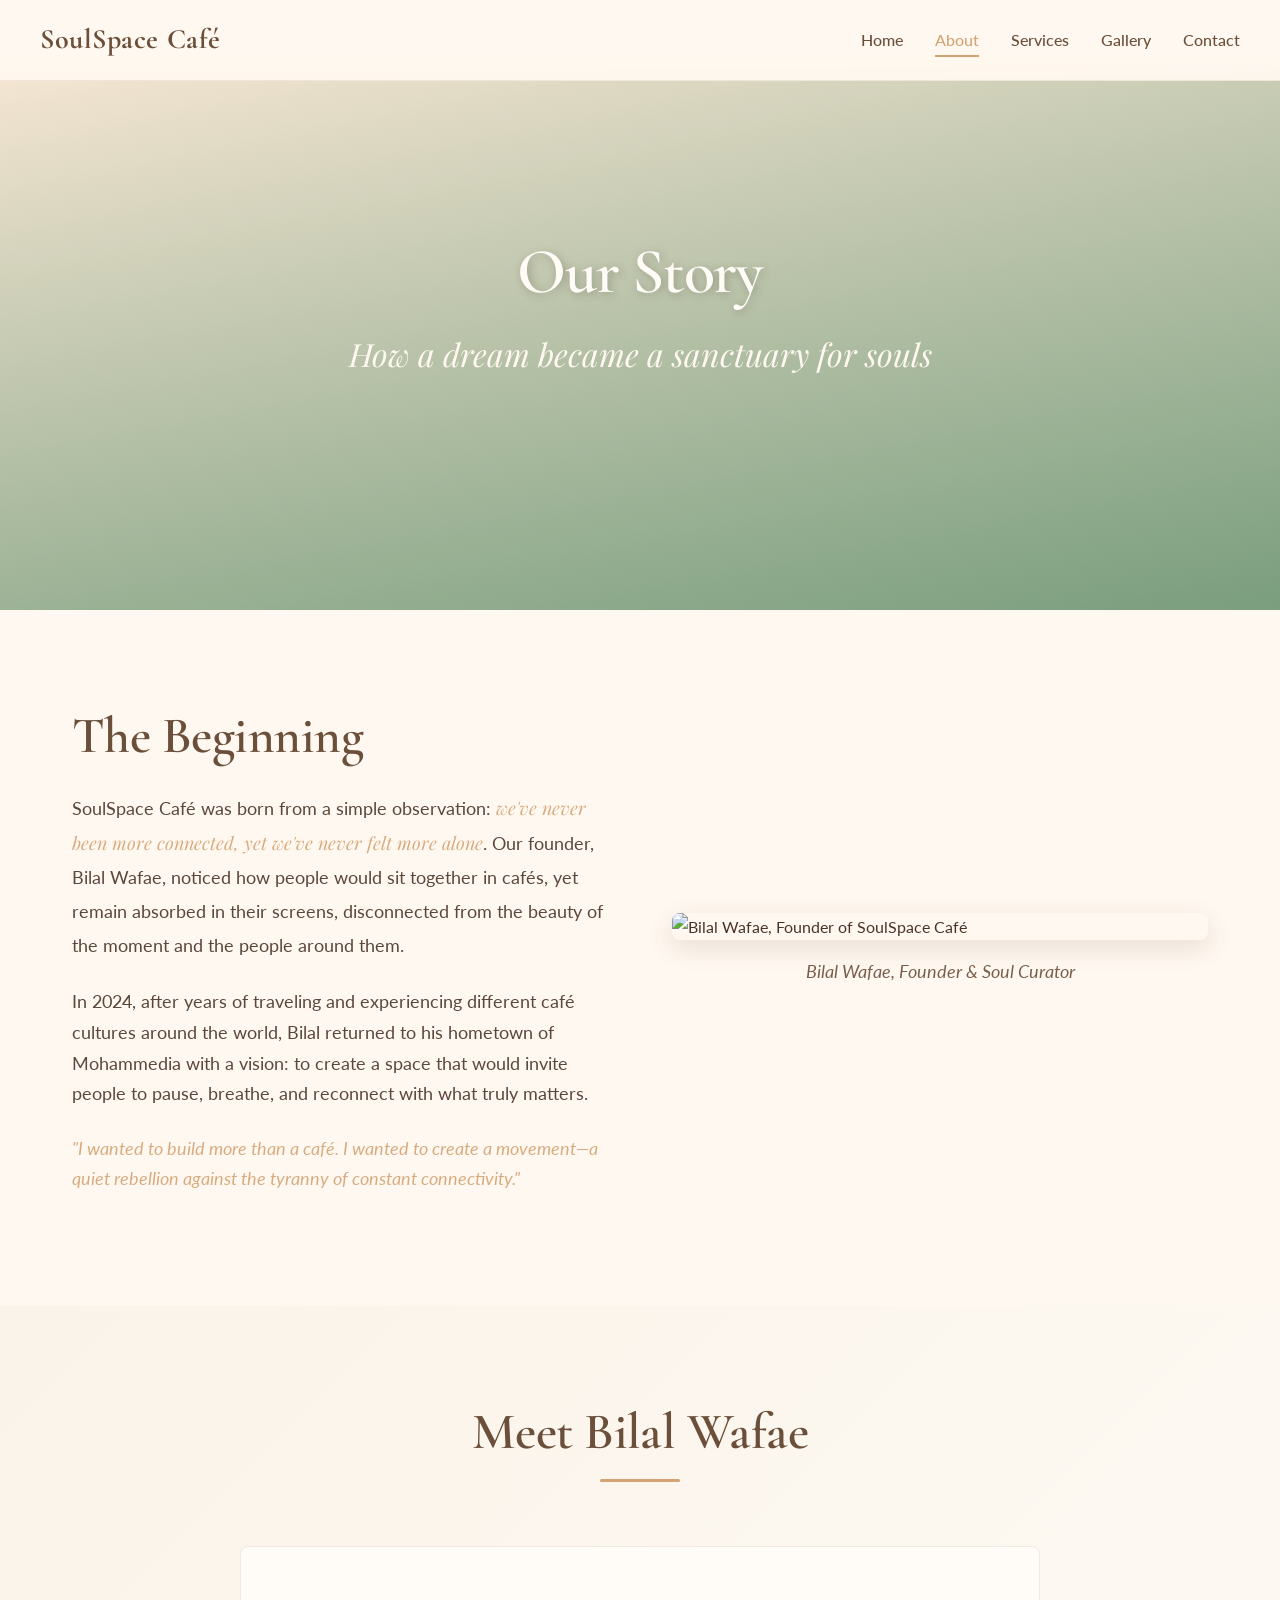
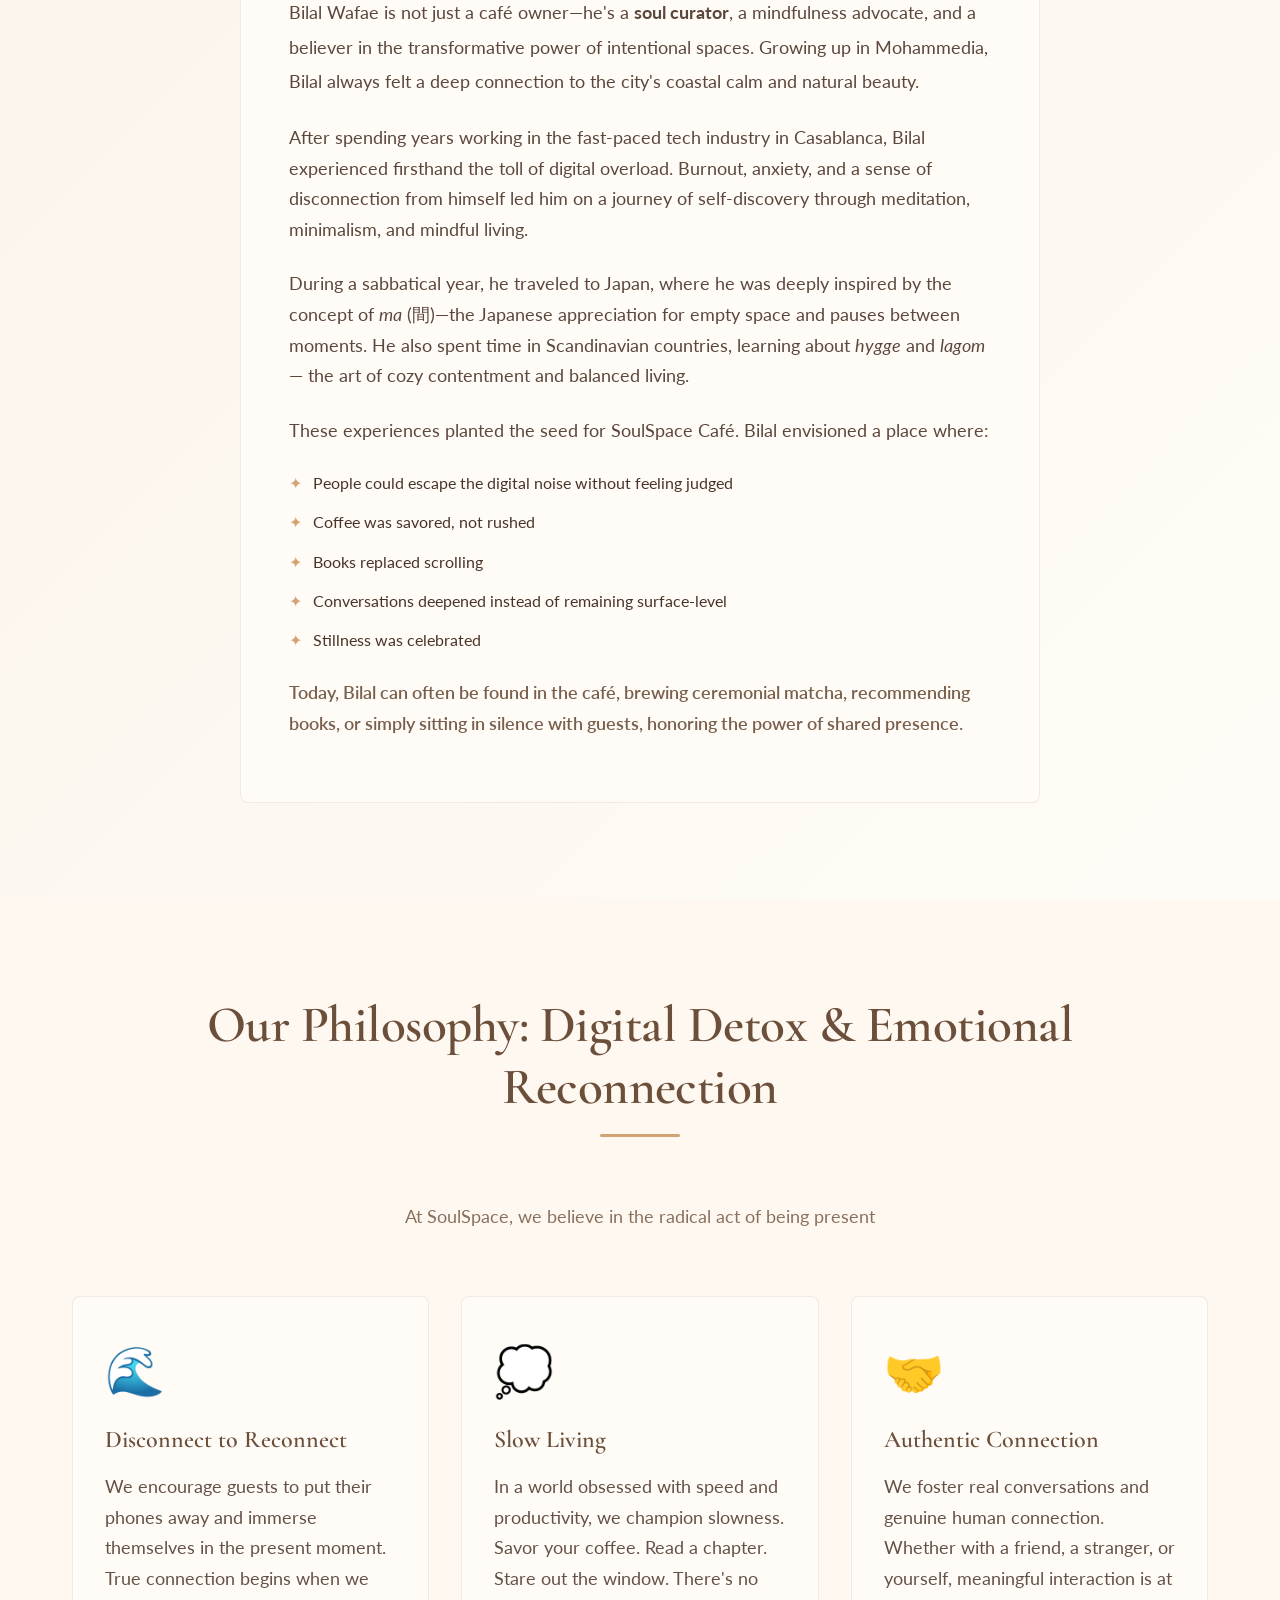
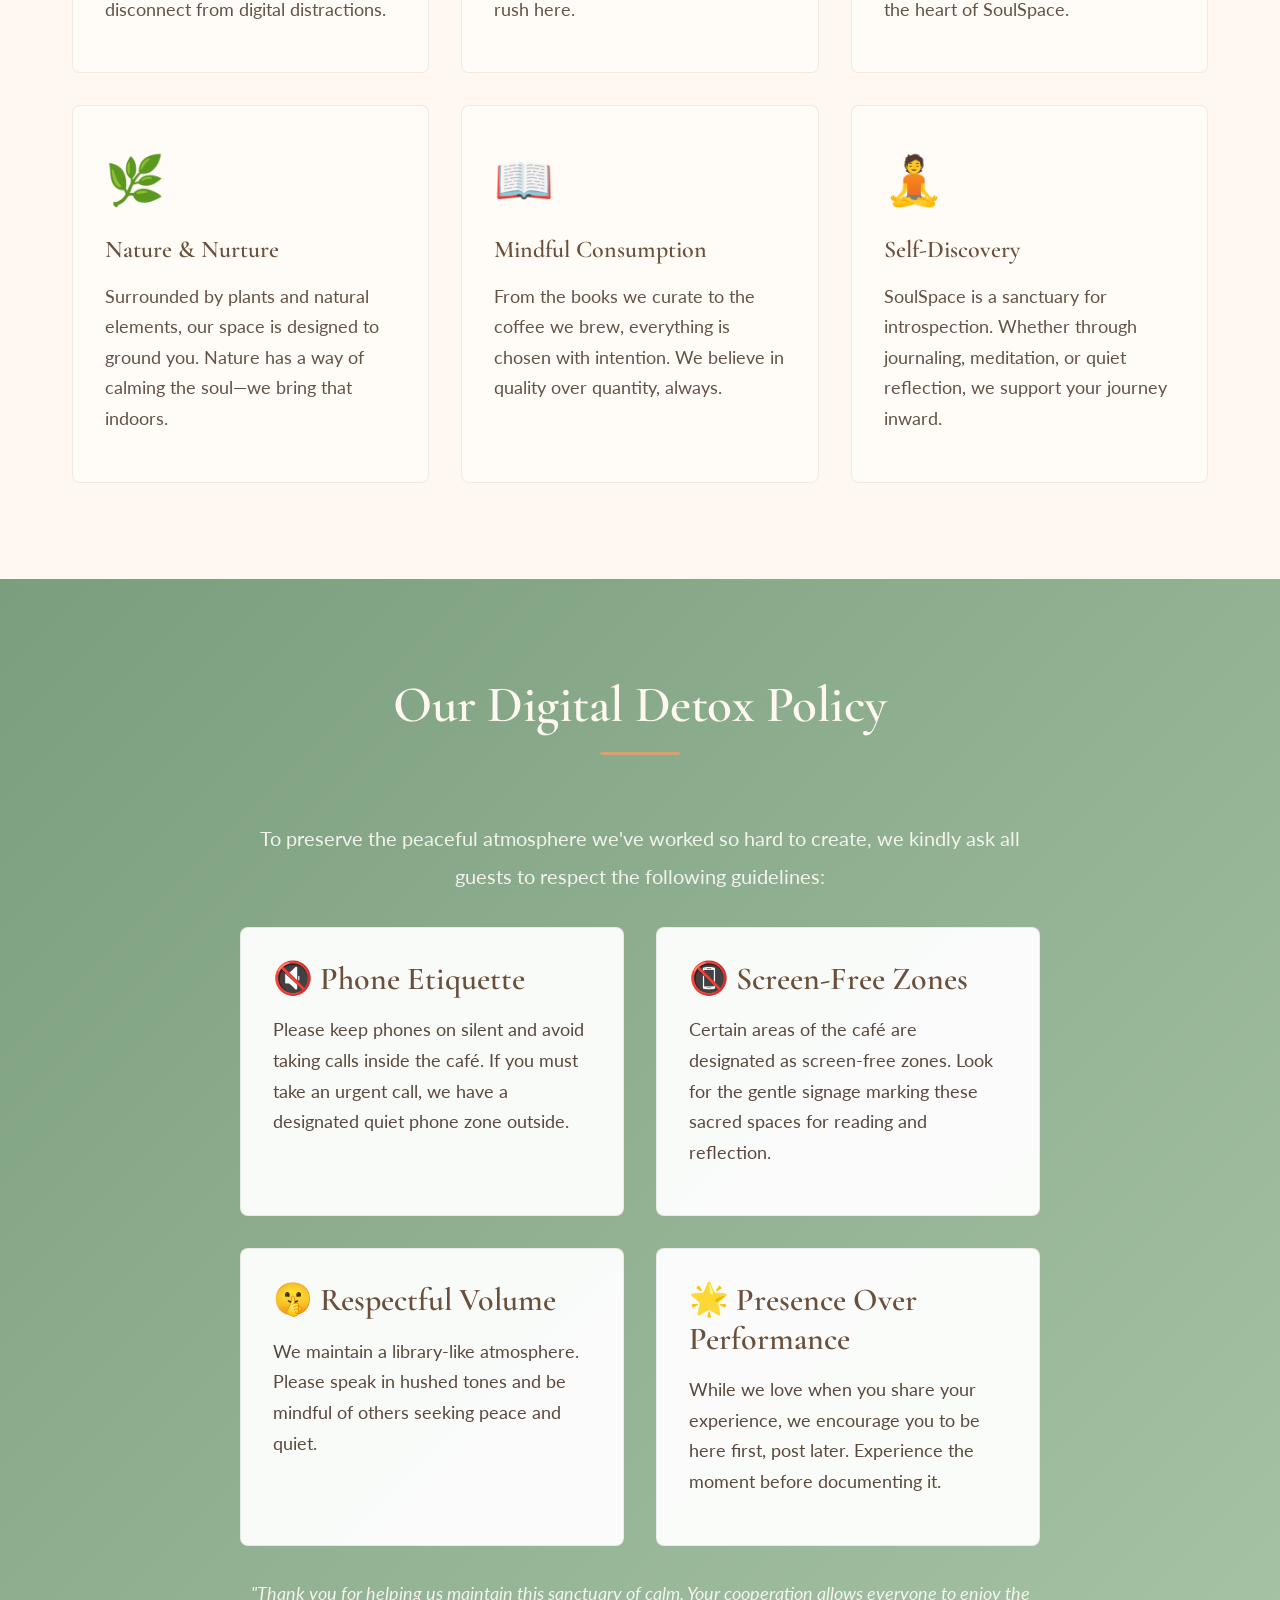
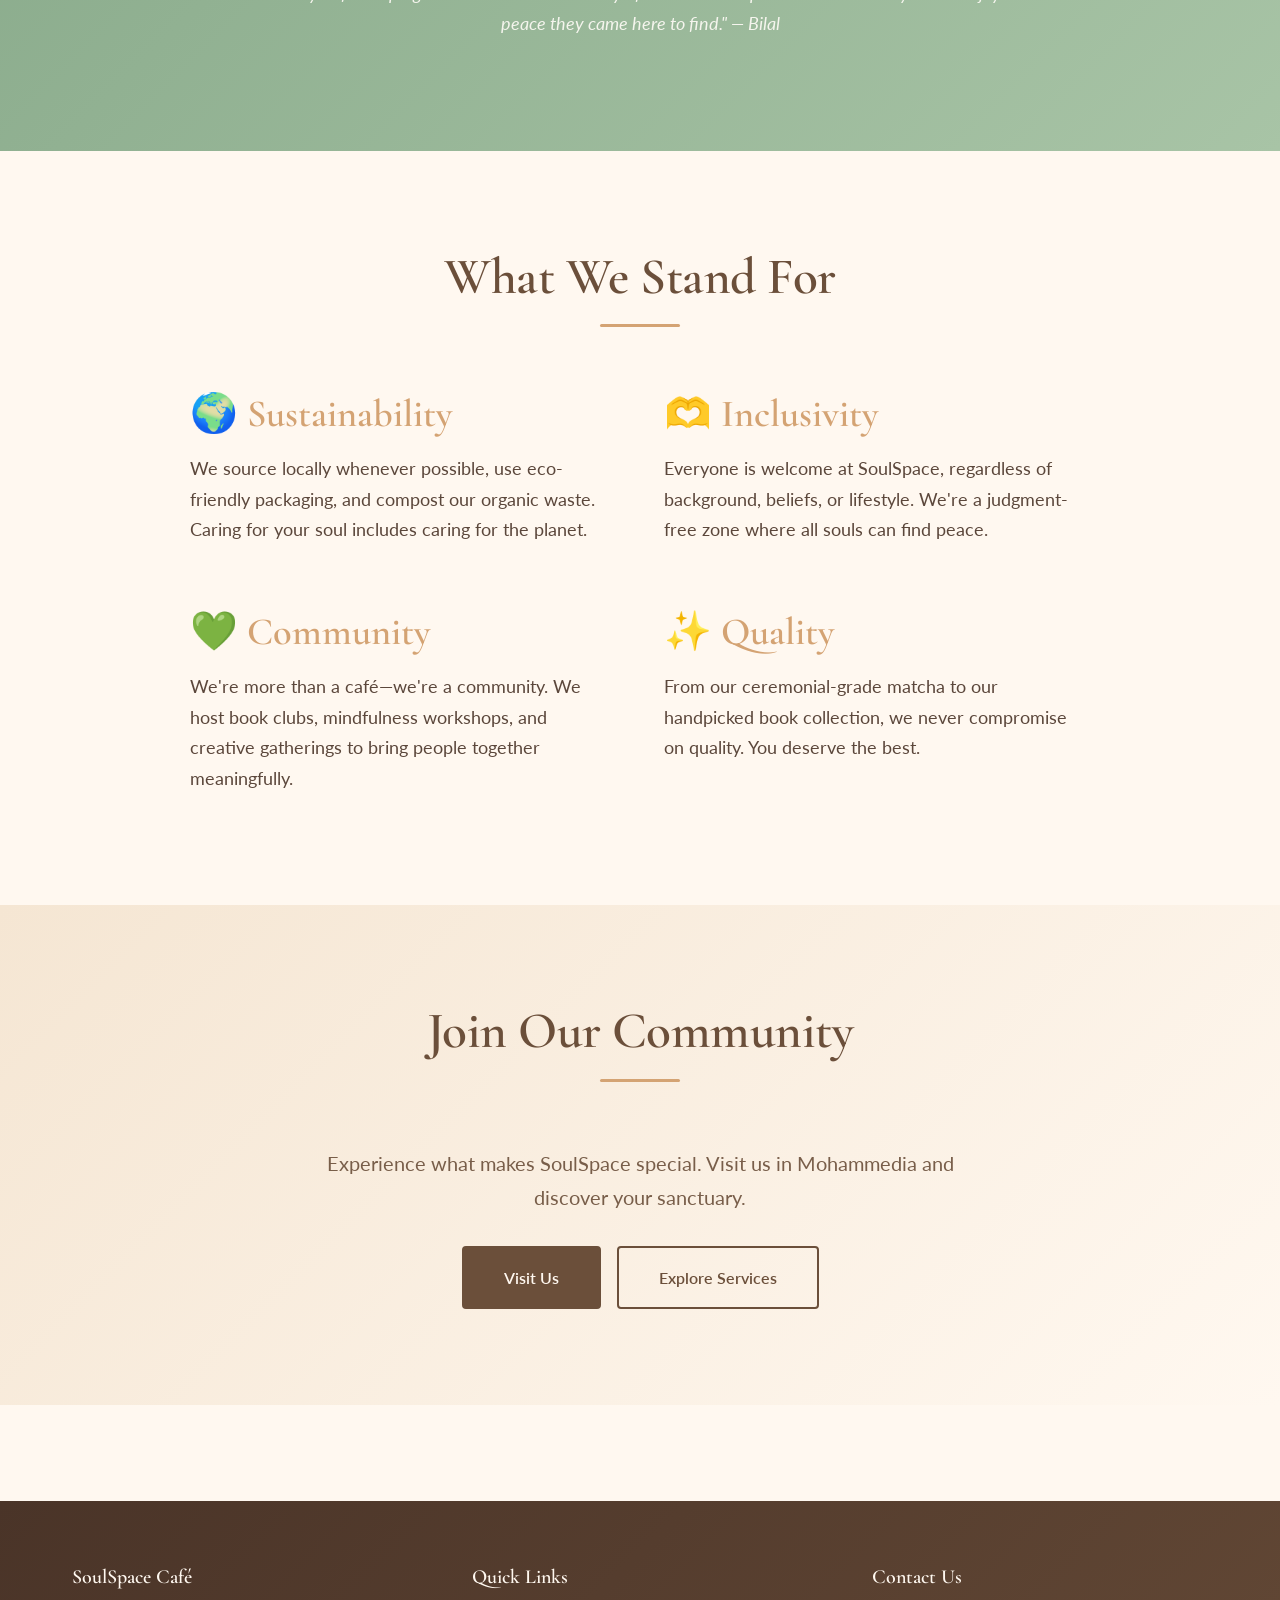
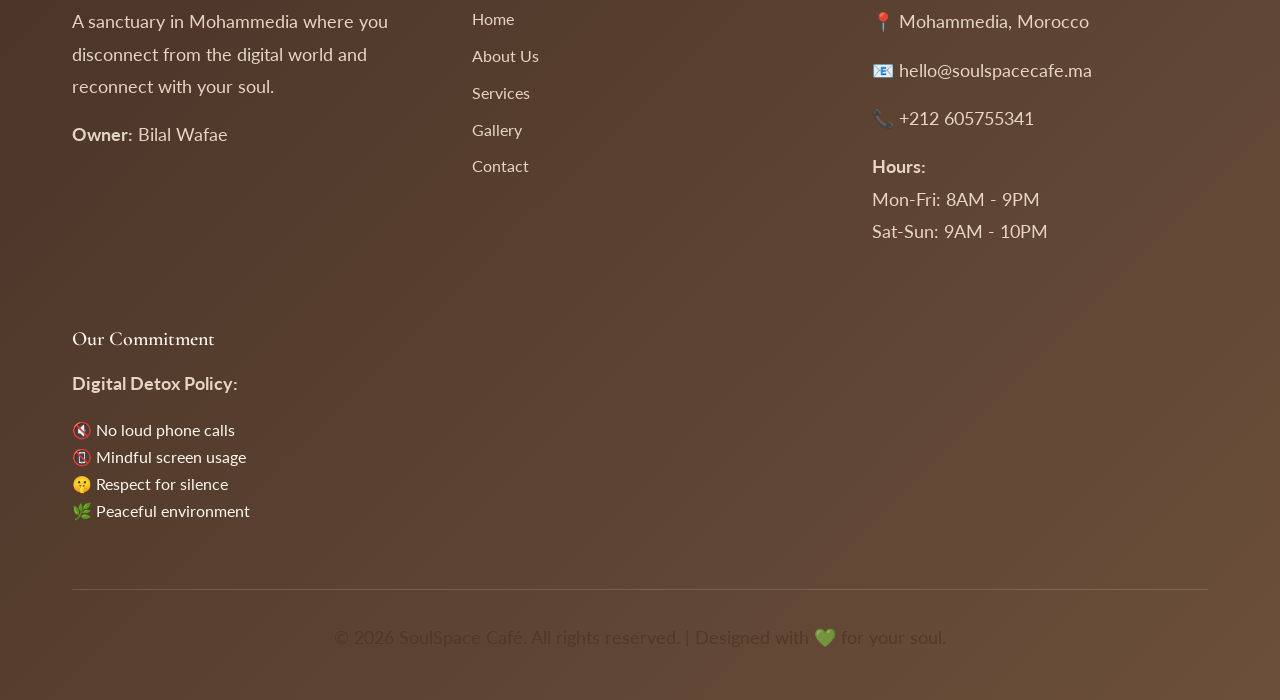
==== about.html @ 5d222eb5 "Add files via upload" ====
<!DOCTYPE html>
<html lang="en">

<head>
  <!-- Meta Tags -->
  <meta charset="UTF-8">
  <meta name="viewport" content="width=device-width, initial-scale=1.0">
  <meta http-equiv="X-UA-Compatible" content="IE=edge">

  <!-- SEO Meta Tags -->
  <title>About Us - SoulSpace Café | Our Story & Philosophy</title>
  <meta name="description"
    content="Learn about the story behind SoulSpace Café, founded by Bilal Wafae in Mohammedia. Discover our mission to create a digital detox sanctuary.">
  <meta name="keywords" content="about SoulSpace Café, Bilal Wafae, digital detox, café story, Mohammedia café">

  <!-- Open Graph Meta Tags -->
  <meta property="og:title" content="About SoulSpace Café - Our Story">
  <meta property="og:description"
    content="Discover the story behind SoulSpace Café and our mission to create a sanctuary for mindful living.">
  <meta property="og:type" content="website">

  <!-- Favicon -->
  <link rel="icon" type="image/png" href="favicon.png">

  <!-- Google Fonts -->
  <link rel="preconnect" href="https://fonts.googleapis.com">
  <link rel="preconnect" href="https://fonts.gstatic.com" crossorigin>
  <link
    href="https://fonts.googleapis.com/css2?family=Cormorant+Garamond:wght@400;600;700&family=Lato:wght@300;400;700&family=Playfair+Display:ital,wght@0,400;1,400&display=swap"
    rel="stylesheet">

  <!-- Stylesheet -->
  <link rel="stylesheet" href="styles.css">
</head>

<body>
  <!-- Navigation Bar -->
  <nav class="navbar" id="navbar">
    <div class="nav-container">
      <a href="index.html" class="logo">SoulSpace Café</a>

      <!-- Mobile Menu Toggle -->
      <button class="menu-toggle" id="menuToggle" aria-label="Toggle navigation menu">
        <span></span>
        <span></span>
        <span></span>
      </button>

      <!-- Navigation Links -->
      <ul class="nav-links" id="navLinks">
        <li><a href="index.html">Home</a></li>
        <li><a href="about.html" class="active">About</a></li>
        <li><a href="services.html">Services</a></li>
        <li><a href="gallery.html">Gallery</a></li>
        <li><a href="contact.html">Contact</a></li>
      </ul>
    </div>
  </nav>

  <!-- Page Header -->
  <section class="hero" style="height: 60vh; background: linear-gradient(135deg, var(--beige) 0%, var(--green) 100%);">
    <div class="hero-overlay"
      style="background: linear-gradient(to bottom, rgba(245, 230, 211, 0.5) 0%, rgba(122, 158, 126, 0.6) 100%);"></div>
    <div class="hero-content">
      <h1 class="hero-title" style="color: var(--warm-white); text-shadow: 2px 2px 8px rgba(74, 52, 40, 0.3);">Our Story
      </h1>
      <p class="hero-subtitle" style="color: var(--cream);">
        How a dream became a sanctuary for souls
      </p>
    </div>
  </section>

  <!-- The Beginning Section -->
  <section class="section">
    <div class="container">
      <div class="grid grid-2" style="align-items: center; gap: 4rem;">
        <!-- Story Text -->
        <div class="reveal">
          <h2 style="color: var(--brown); margin-bottom: 1.5rem;">The Beginning</h2>
          <p style="font-size: 1.125rem; line-height: 1.9;">
            SoulSpace Café was born from a simple observation: <span class="accent-text">we've never been
              more connected, yet we've never felt more alone</span>. Our founder, Bilal Wafae, noticed
            how people would sit together in cafés, yet remain absorbed in their screens, disconnected
            from the beauty of the moment and the people around them.
          </p>
          <p style="margin-top: 1.5rem;">
            In 2024, after years of traveling and experiencing different café cultures around the world,
            Bilal returned to his hometown of Mohammedia with a vision: to create a space that would
            invite people to pause, breathe, and reconnect with what truly matters.
          </p>
          <p style="margin-top: 1.5rem; font-style: italic; color: var(--terracotta);">
            "I wanted to build more than a café. I wanted to create a movement—a quiet rebellion
            against the tyranny of constant connectivity."
          </p>
        </div>

        <!-- Founder Image -->
        <div class="reveal" style="animation-delay: 0.2s;">
          <img src="images/bilal-wafae-founder.jpg" alt="Bilal Wafae, Founder of SoulSpace Café"
            class="img-responsive img-rounded img-shadow" loading="lazy">
          <p style="text-align: center; margin-top: 1rem; font-style: italic; color: var(--brown);">
            Bilal Wafae, Founder & Soul Curator
          </p>
        </div>
      </div>
    </div>
  </section>

  <!-- Meet the Founder Section -->
  <section class="section" style="background: linear-gradient(135deg, var(--soft-beige) 0%, var(--warm-white) 100%);">
    <div class="container">
      <h2 class="section-title">Meet Bilal Wafae</h2>

      <div style="max-width: 800px; margin: 0 auto;">
        <div class="card reveal" style="padding: 3rem;">
          <p style="font-size: 1.125rem; line-height: 1.9; margin-bottom: 1.5rem;">
            Bilal Wafae is not just a café owner—he's a <strong>soul curator</strong>, a mindfulness
            advocate, and a believer in the transformative power of intentional spaces. Growing up in
            Mohammedia, Bilal always felt a deep connection to the city's coastal calm and natural beauty.
          </p>

          <p style="margin-bottom: 1.5rem;">
            After spending years working in the fast-paced tech industry in Casablanca, Bilal experienced
            firsthand the toll of digital overload. Burnout, anxiety, and a sense of disconnection from
            himself led him on a journey of self-discovery through meditation, minimalism, and mindful living.
          </p>

          <p style="margin-bottom: 1.5rem;">
            During a sabbatical year, he traveled to Japan, where he was deeply inspired by the concept
            of <em>ma</em> (間)—the Japanese appreciation for empty space and pauses between moments.
            He also spent time in Scandinavian countries, learning about <em>hygge</em> and <em>lagom</em>—
            the art of cozy contentment and balanced living.
          </p>

          <p style="margin-bottom: 1.5rem;">
            These experiences planted the seed for SoulSpace Café. Bilal envisioned a place where:
          </p>

          <ul style="list-style: none; padding-left: 0; margin-bottom: 1.5rem;">
            <li style="margin-bottom: 0.75rem; padding-left: 1.5rem; position: relative;">
              <span style="position: absolute; left: 0; color: var(--terracotta);">✦</span>
              People could escape the digital noise without feeling judged
            </li>
            <li style="margin-bottom: 0.75rem; padding-left: 1.5rem; position: relative;">
              <span style="position: absolute; left: 0; color: var(--terracotta);">✦</span>
              Coffee was savored, not rushed
            </li>
            <li style="margin-bottom: 0.75rem; padding-left: 1.5rem; position: relative;">
              <span style="position: absolute; left: 0; color: var(--terracotta);">✦</span>
              Books replaced scrolling
            </li>
            <li style="margin-bottom: 0.75rem; padding-left: 1.5rem; position: relative;">
              <span style="position: absolute; left: 0; color: var(--terracotta);">✦</span>
              Conversations deepened instead of remaining surface-level
            </li>
            <li style="padding-left: 1.5rem; position: relative;">
              <span style="position: absolute; left: 0; color: var(--terracotta);">✦</span>
              Stillness was celebrated
            </li>
          </ul>

          <p style="font-size: 1.125rem; color: var(--brown); font-weight: 600;">
            Today, Bilal can often be found in the café, brewing ceremonial matcha, recommending books,
            or simply sitting in silence with guests, honoring the power of shared presence.
          </p>
        </div>
      </div>
    </div>
  </section>

  <!-- The Philosophy Section -->
  <section class="section">
    <div class="container">
      <h2 class="section-title">Our Philosophy: Digital Detox & Emotional Reconnection</h2>
      <p class="section-subtitle">
        At SoulSpace, we believe in the radical act of being present
      </p>

      <div class="grid grid-3" style="margin-top: 3rem;">
        <!-- Principle 1 -->
        <div class="card reveal">
          <div class="card-icon" style="font-size: 3rem;">🌊</div>
          <h3 class="card-title">Disconnect to Reconnect</h3>
          <p class="card-text">
            We encourage guests to put their phones away and immerse themselves in the present moment.
            True connection begins when we disconnect from digital distractions.
          </p>
        </div>

        <!-- Principle 2 -->
        <div class="card reveal" style="animation-delay: 0.1s;">
          <div class="card-icon" style="font-size: 3rem;">💭</div>
          <h3 class="card-title">Slow Living</h3>
          <p class="card-text">
            In a world obsessed with speed and productivity, we champion slowness. Savor your coffee.
            Read a chapter. Stare out the window. There's no rush here.
          </p>
        </div>

        <!-- Principle 3 -->
        <div class="card reveal" style="animation-delay: 0.2s;">
          <div class="card-icon" style="font-size: 3rem;">🤝</div>
          <h3 class="card-title">Authentic Connection</h3>
          <p class="card-text">
            We foster real conversations and genuine human connection. Whether with a friend, a stranger,
            or yourself, meaningful interaction is at the heart of SoulSpace.
          </p>
        </div>

        <!-- Principle 4 -->
        <div class="card reveal" style="animation-delay: 0.3s;">
          <div class="card-icon" style="font-size: 3rem;">🌿</div>
          <h3 class="card-title">Nature & Nurture</h3>
          <p class="card-text">
            Surrounded by plants and natural elements, our space is designed to ground you. Nature has
            a way of calming the soul—we bring that indoors.
          </p>
        </div>

        <!-- Principle 5 -->
        <div class="card reveal" style="animation-delay: 0.4s;">
          <div class="card-icon" style="font-size: 3rem;">📖</div>
          <h3 class="card-title">Mindful Consumption</h3>
          <p class="card-text">
            From the books we curate to the coffee we brew, everything is chosen with intention.
            We believe in quality over quantity, always.
          </p>
        </div>

        <!-- Principle 6 -->
        <div class="card reveal" style="animation-delay: 0.5s;">
          <div class="card-icon" style="font-size: 3rem;">🧘</div>
          <h3 class="card-title">Self-Discovery</h3>
          <p class="card-text">
            SoulSpace is a sanctuary for introspection. Whether through journaling, meditation, or quiet
            reflection, we support your journey inward.
          </p>
        </div>
      </div>
    </div>
  </section>

  <!-- Digital Detox Policy Section -->
  <section class="section"
    style="background: linear-gradient(135deg, var(--green) 0%, var(--light-green) 100%); color: var(--cream);">
    <div class="container">
      <div style="max-width: 800px; margin: 0 auto; text-align: center;">
        <h2 class="section-title" style="color: var(--cream);">Our Digital Detox Policy</h2>
        <p style="font-size: 1.25rem; line-height: 1.9; margin-bottom: 2rem; color: var(--warm-white);">
          To preserve the peaceful atmosphere we've worked so hard to create, we kindly ask all guests
          to respect the following guidelines:
        </p>

        <div class="grid grid-2" style="gap: 2rem; text-align: left; margin-top: 2rem;">
          <div class="card" style="background: rgba(255, 255, 255, 0.95);">
            <h4 style="color: var(--brown); margin-bottom: 1rem;">🔇 Phone Etiquette</h4>
            <p style="color: var(--dark-brown);">
              Please keep phones on silent and avoid taking calls inside the café. If you must take
              an urgent call, we have a designated quiet phone zone outside.
            </p>
          </div>

          <div class="card" style="background: rgba(255, 255, 255, 0.95);">
            <h4 style="color: var(--brown); margin-bottom: 1rem;">📵 Screen-Free Zones</h4>
            <p style="color: var(--dark-brown);">
              Certain areas of the café are designated as screen-free zones. Look for the gentle signage
              marking these sacred spaces for reading and reflection.
            </p>
          </div>

          <div class="card" style="background: rgba(255, 255, 255, 0.95);">
            <h4 style="color: var(--brown); margin-bottom: 1rem;">🤫 Respectful Volume</h4>
            <p style="color: var(--dark-brown);">
              We maintain a library-like atmosphere. Please speak in hushed tones and be mindful of
              others seeking peace and quiet.
            </p>
          </div>

          <div class="card" style="background: rgba(255, 255, 255, 0.95);">
            <h4 style="color: var(--brown); margin-bottom: 1rem;">🌟 Presence Over Performance</h4>
            <p style="color: var(--dark-brown);">
              While we love when you share your experience, we encourage you to be here first,
              post later. Experience the moment before documenting it.
            </p>
          </div>
        </div>

        <p style="font-size: 1.125rem; margin-top: 2rem; font-style: italic; color: var(--warm-white);">
          "Thank you for helping us maintain this sanctuary of calm. Your cooperation allows everyone
          to enjoy the peace they came here to find." — Bilal
        </p>
      </div>
    </div>
  </section>

  <!-- Our Values Section -->
  <section class="section">
    <div class="container">
      <h2 class="section-title">What We Stand For</h2>

      <div style="max-width: 900px; margin: 0 auto;">
        <div class="grid grid-2" style="gap: 3rem; margin-top: 2rem;">
          <div class="reveal">
            <h3 style="color: var(--terracotta); margin-bottom: 1rem;">🌍 Sustainability</h3>
            <p>
              We source locally whenever possible, use eco-friendly packaging, and compost our organic waste.
              Caring for your soul includes caring for the planet.
            </p>
          </div>

          <div class="reveal" style="animation-delay: 0.1s;">
            <h3 style="color: var(--terracotta); margin-bottom: 1rem;">🫶 Inclusivity</h3>
            <p>
              Everyone is welcome at SoulSpace, regardless of background, beliefs, or lifestyle.
              We're a judgment-free zone where all souls can find peace.
            </p>
          </div>

          <div class="reveal" style="animation-delay: 0.2s;">
            <h3 style="color: var(--terracotta); margin-bottom: 1rem;">💚 Community</h3>
            <p>
              We're more than a café—we're a community. We host book clubs, mindfulness workshops,
              and creative gatherings to bring people together meaningfully.
            </p>
          </div>

          <div class="reveal" style="animation-delay: 0.3s;">
            <h3 style="color: var(--terracotta); margin-bottom: 1rem;">✨ Quality</h3>
            <p>
              From our ceremonial-grade matcha to our handpicked book collection, we never compromise
              on quality. You deserve the best.
            </p>
          </div>
        </div>
      </div>
    </div>
  </section>

  <!-- Call to Action -->
  <section class="section" style="background: linear-gradient(135deg, var(--beige) 0%, var(--cream) 100%);">
    <div class="container" style="text-align: center;">
      <h2 class="section-title">Join Our Community</h2>
      <p style="font-size: 1.25rem; max-width: 700px; margin: 0 auto 2rem; color: var(--brown);">
        Experience what makes SoulSpace special. Visit us in Mohammedia and discover your sanctuary.
      </p>
      <div style="display: flex; gap: 1rem; justify-content: center; flex-wrap: wrap;">
        <a href="contact.html" class="btn btn-primary">Visit Us</a>
        <a href="services.html" class="btn btn-secondary">Explore Services</a>
      </div>
    </div>
  </section>

  <!-- Footer -->
  <footer class="footer">
    <div class="container">
      <div class="footer-content">
        <!-- About Section -->
        <div class="footer-section">
          <h3>SoulSpace Café</h3>
          <p>
            A sanctuary in Mohammedia where you disconnect from the digital world
            and reconnect with your soul.
          </p>
          <p style="margin-top: 1rem;">
            <strong>Owner:</strong> Bilal Wafae
          </p>
        </div>

        <!-- Quick Links -->
        <div class="footer-section">
          <h3>Quick Links</h3>
          <ul class="footer-links">
            <li><a href="index.html">Home</a></li>
            <li><a href="about.html">About Us</a></li>
            <li><a href="services.html">Services</a></li>
            <li><a href="gallery.html">Gallery</a></li>
            <li><a href="contact.html">Contact</a></li>
          </ul>
        </div>

        <!-- Contact Info -->
        <div class="footer-section">
          <h3>Contact Us</h3>
          <p>📍 Mohammedia, Morocco</p>
          <p>📧 hello@soulspacecafe.ma</p>
          <p>📞 +212 605755341</p>
          <p style="margin-top: 1rem;">
            <strong>Hours:</strong><br>
            Mon-Fri: 8AM - 9PM<br>
            Sat-Sun: 9AM - 10PM
          </p>
        </div>

        <!-- Digital Detox Policy -->
        <div class="footer-section">
          <h3>Our Commitment</h3>
          <p><strong>Digital Detox Policy:</strong></p>
          <ul style="list-style: none; margin-top: 0.5rem;">
            <li>🔇 No loud phone calls</li>
            <li>📵 Mindful screen usage</li>
            <li>🤫 Respect for silence</li>
            <li>🌿 Peaceful environment</li>
          </ul>
        </div>
      </div>

      <div class="footer-bottom">
        <p>&copy; 2026 SoulSpace Café. All rights reserved. | Designed with 💚 for your soul.</p>
      </div>
    </div>
  </footer>

  <!-- JavaScript -->
  <script>
    // Mobile Menu Toggle
    const menuToggle = document.getElementById('menuToggle');
    const navLinks = document.getElementById('navLinks');

    menuToggle.addEventListener('click', () => {
      navLinks.classList.toggle('active');
    });

    // Navbar scroll effect
    const navbar = document.getElementById('navbar');
    window.addEventListener('scroll', () => {
      if (window.scrollY > 50) {
        navbar.classList.add('scrolled');
      } else {
        navbar.classList.remove('scrolled');
      }
    });

    // Scroll reveal animation
    const revealElements = document.querySelectorAll('.reveal');

    const revealOnScroll = () => {
      const windowHeight = window.innerHeight;

      revealElements.forEach(element => {
        const elementTop = element.getBoundingClientRect().top;
        const revealPoint = 100;

        if (elementTop < windowHeight - revealPoint) {
          element.classList.add('active');
        }
      });
    };

    window.addEventListener('scroll', revealOnScroll);
    revealOnScroll(); // Initial check on page load
  </script>
</body>

</html>
---- styles.css ----
/* =====================================================
   SoulSpace Café - Main Stylesheet
   A warm, calm, and emotionally resonant design system
   ===================================================== */

/* =====================================================
   CSS Variables - Design System
   ===================================================== */
:root {
  /* Color Palette - Warm & Natural */
  --beige: #F5E6D3;
  --brown: #6B4F3A;
  --green: #7A9E7E;
  --cream: #FFF8F0;
  --terracotta: #D4A373;
  
  /* Extended Palette */
  --dark-brown: #4A3428;
  --light-green: #A8C4A6;
  --soft-beige: #FAF3E9;
  --warm-white: #FFFCF7;
  
  /* Typography Scale */
  --font-display: 'Cormorant Garamond', serif;
  --font-body: 'Lato', sans-serif;
  --font-accent: 'Playfair Display', serif;
  
  /* Spacing System */
  --space-xs: 0.5rem;
  --space-sm: 1rem;
  --space-md: 2rem;
  --space-lg: 4rem;
  --space-xl: 6rem;
  
  /* Layout */
  --container-width: 1200px;
  --border-radius: 4px;
  --transition: all 0.4s cubic-bezier(0.4, 0, 0.2, 1);
}

/* =====================================================
   Reset & Base Styles
   ===================================================== */
* {
  margin: 0;
  padding: 0;
  box-sizing: border-box;
}

html {
  scroll-behavior: smooth;
  font-size: 16px;
}

body {
  font-family: var(--font-body);
  background-color: var(--cream);
  color: var(--dark-brown);
  line-height: 1.7;
  overflow-x: hidden;
  /* Push content below the fixed navbar (height ~70px) */
  padding-top: 70px;
}

/* =====================================================
   Typography System
   ===================================================== */
h1, h2, h3, h4, h5, h6 {
  font-family: var(--font-display);
  font-weight: 600;
  line-height: 1.2;
  color: var(--brown);
  margin-bottom: var(--space-sm);
}

h1 {
  font-size: clamp(2.5rem, 5vw, 4.5rem);
  letter-spacing: -0.02em;
}

h2 {
  font-size: clamp(2rem, 4vw, 3.5rem);
  letter-spacing: -0.01em;
}

h3 {
  font-size: clamp(1.5rem, 3vw, 2.5rem);
}

h4 {
  font-size: clamp(1.25rem, 2.5vw, 2rem);
}

p {
  margin-bottom: var(--space-sm);
  font-size: clamp(1rem, 1.5vw, 1.125rem);
  color: var(--dark-brown);
  opacity: 0.9;
}

.accent-text {
  font-family: var(--font-accent);
  font-style: italic;
  color: var(--terracotta);
}

/* =====================================================
   Navigation Bar
   ===================================================== */
.navbar {
  position: fixed;
  top: 0;
  left: 0;
  width: 100%;
  background: rgba(255, 248, 240, 0.95);
  backdrop-filter: blur(10px);
  padding: var(--space-sm) var(--space-md);
  z-index: 1000;
  border-bottom: 1px solid rgba(107, 79, 58, 0.1);
  transition: var(--transition);
}

.navbar.scrolled {
  box-shadow: 0 4px 20px rgba(107, 79, 58, 0.08);
}

.nav-container {
  max-width: var(--container-width);
  margin: 0 auto;
  display: flex;
  justify-content: space-between;
  align-items: center;
}

.logo {
  font-family: var(--font-display);
  font-size: 1.75rem;
  color: var(--brown);
  text-decoration: none;
  font-weight: 700;
  letter-spacing: 0.02em;
  transition: var(--transition);
}

.logo:hover {
  color: var(--terracotta);
}

.nav-links {
  display: flex;
  gap: var(--space-md);
  list-style: none;
}

.nav-links a {
  color: var(--brown);
  text-decoration: none;
  font-weight: 500;
  font-size: 1rem;
  position: relative;
  padding: 0.5rem 0;
  transition: var(--transition);
}

.nav-links a::after {
  content: '';
  position: absolute;
  bottom: 0;
  left: 0;
  width: 0;
  height: 2px;
  background: var(--terracotta);
  transition: width 0.3s ease;
}

.nav-links a:hover::after,
.nav-links a.active::after {
  width: 100%;
}

.nav-links a:hover,
.nav-links a.active {
  color: var(--terracotta);
}

/* Mobile Menu Toggle */
.menu-toggle {
  display: none;
  flex-direction: column;
  gap: 5px;
  background: none;
  border: none;
  cursor: pointer;
  padding: 0.5rem;
}

.menu-toggle span {
  width: 25px;
  height: 2px;
  background: var(--brown);
  transition: var(--transition);
}

/* =====================================================
   Hero Section
   ===================================================== */
.hero {
  position: relative;
  height: 100vh;
  display: flex;
  align-items: center;
  justify-content: center;
  overflow: hidden;
  background: linear-gradient(135deg, var(--beige) 0%, var(--cream) 100%);
}

.hero-background {
  position: absolute;
  top: 0;
  left: 0;
  width: 100%;
  height: 100%;
  object-fit: cover;
  opacity: 0.3;
  filter: grayscale(20%);
}

.hero-video {
  position: absolute;
  top: 0;
  left: 0;
  width: 100%;
  height: 100%;
  object-fit: cover;
  opacity: 0.4;
}

.hero-overlay {
  position: absolute;
  top: 0;
  left: 0;
  width: 100%;
  height: 100%;
  background: linear-gradient(
    to bottom,
    rgba(255, 248, 240, 0.7) 0%,
    rgba(245, 230, 211, 0.8) 100%
  );
}

.hero-content {
  position: relative;
  z-index: 2;
  text-align: center;
  max-width: 900px;
  padding: var(--space-md);
  animation: fadeInUp 1.2s ease-out;
}

.hero-title {
  color: var(--brown);
  margin-bottom: var(--space-sm);
  text-shadow: 2px 2px 4px rgba(255, 255, 255, 0.3);
}

.hero-subtitle {
  font-size: clamp(1.25rem, 2.5vw, 2rem);
  color: var(--terracotta);
  font-family: var(--font-accent);
  font-style: italic;
  margin-bottom: var(--space-lg);
  opacity: 0;
  animation: fadeInUp 1.2s ease-out 0.3s forwards;
}

.hero-buttons {
  display: flex;
  gap: var(--space-sm);
  justify-content: center;
  flex-wrap: wrap;
  opacity: 0;
  animation: fadeInUp 1.2s ease-out 0.6s forwards;
}

/* =====================================================
   Buttons
   ===================================================== */
.btn {
  display: inline-block;
  padding: 1rem 2.5rem;
  text-decoration: none;
  border-radius: var(--border-radius);
  font-weight: 600;
  font-size: 1rem;
  transition: var(--transition);
  cursor: pointer;
  border: 2px solid transparent;
  font-family: var(--font-body);
}

.btn-primary {
  background: var(--brown);
  color: var(--cream);
  border-color: var(--brown);
}

.btn-primary:hover {
  background: var(--dark-brown);
  transform: translateY(-2px);
  box-shadow: 0 8px 20px rgba(107, 79, 58, 0.2);
}

.btn-secondary {
  background: transparent;
  color: var(--brown);
  border-color: var(--brown);
}

.btn-secondary:hover {
  background: var(--brown);
  color: var(--cream);
  transform: translateY(-2px);
}

/* =====================================================
   Container & Sections
   ===================================================== */
.container {
  max-width: var(--container-width);
  margin: 0 auto;
  padding: 0 var(--space-md);
}

.section {
  padding: var(--space-xl) 0;
  position: relative;
}

.section-title {
  text-align: center;
  margin-bottom: var(--space-lg);
  position: relative;
}

.section-title::after {
  content: '';
  display: block;
  width: 80px;
  height: 3px;
  background: var(--terracotta);
  margin: var(--space-sm) auto 0;
  border-radius: 2px;
}

.section-subtitle {
  text-align: center;
  max-width: 700px;
  margin: 0 auto var(--space-lg);
  font-size: 1.125rem;
  color: var(--brown);
  opacity: 0.8;
}

/* =====================================================
   Grid System
   ===================================================== */
.grid {
  display: grid;
  gap: var(--space-md);
}

.grid-2 {
  grid-template-columns: repeat(auto-fit, minmax(300px, 1fr));
}

.grid-3 {
  grid-template-columns: repeat(auto-fit, minmax(280px, 1fr));
}

.grid-4 {
  grid-template-columns: repeat(auto-fit, minmax(250px, 1fr));
}

/* =====================================================
   Cards
   ===================================================== */
.card {
  background: var(--warm-white);
  border-radius: 8px;
  padding: var(--space-md);
  transition: var(--transition);
  border: 1px solid rgba(107, 79, 58, 0.1);
  position: relative;
  overflow: hidden;
}

.card::before {
  content: '';
  position: absolute;
  top: 0;
  left: 0;
  width: 100%;
  height: 4px;
  background: linear-gradient(90deg, var(--terracotta), var(--green));
  transform: scaleX(0);
  transition: transform 0.3s ease;
}

.card:hover {
  transform: translateY(-5px);
  box-shadow: 0 12px 30px rgba(107, 79, 58, 0.12);
}

.card:hover::before {
  transform: scaleX(1);
}

.card-icon {
  font-size: 2.5rem;
  margin-bottom: var(--space-sm);
  color: var(--terracotta);
}

.card-title {
  font-size: 1.5rem;
  margin-bottom: var(--space-sm);
  color: var(--brown);
}

.card-text {
  color: var(--dark-brown);
  opacity: 0.85;
}

/* =====================================================
   Images
   ===================================================== */
.img-responsive {
  width: 100%;
  height: auto;
  display: block;
}

.img-rounded {
  border-radius: 8px;
}

.img-shadow {
  box-shadow: 0 8px 25px rgba(107, 79, 58, 0.15);
}

/* =====================================================
   Forms
   ===================================================== */
.form-group {
  margin-bottom: var(--space-md);
}

.form-label {
  display: block;
  margin-bottom: var(--space-xs);
  color: var(--brown);
  font-weight: 600;
  font-size: 0.95rem;
}

.form-input,
.form-textarea,
.form-select {
  width: 100%;
  padding: 0.875rem 1.25rem;
  border: 2px solid rgba(107, 79, 58, 0.2);
  border-radius: var(--border-radius);
  font-family: var(--font-body);
  font-size: 1rem;
  background: var(--warm-white);
  color: var(--dark-brown);
  transition: var(--transition);
}

.form-input:focus,
.form-textarea:focus,
.form-select:focus {
  outline: none;
  border-color: var(--terracotta);
  box-shadow: 0 0 0 3px rgba(212, 163, 115, 0.1);
}

.form-textarea {
  resize: vertical;
  min-height: 150px;
}

/* =====================================================
   Footer
   ===================================================== */
.footer {
  background: linear-gradient(135deg, var(--dark-brown) 0%, var(--brown) 100%);
  color: var(--cream);
  padding: var(--space-lg) 0 var(--space-md);
  margin-top: var(--space-xl);
}

.footer-content {
  display: grid;
  grid-template-columns: repeat(auto-fit, minmax(250px, 1fr));
  gap: var(--space-lg);
  margin-bottom: var(--space-lg);
}

.footer-section h3 {
  color: var(--cream);
  margin-bottom: var(--space-sm);
  font-size: 1.25rem;
}

.footer-section p,
.footer-section a {
  color: var(--beige);
  opacity: 0.9;
  text-decoration: none;
  line-height: 1.8;
  transition: var(--transition);
}

.footer-section a:hover {
  color: var(--terracotta);
  opacity: 1;
}

.footer-links {
  list-style: none;
}

.footer-links li {
  margin-bottom: var(--space-xs);
}

.footer-bottom {
  text-align: center;
  padding-top: var(--space-md);
  border-top: 1px solid rgba(245, 230, 211, 0.2);
  color: var(--beige);
  opacity: 0.8;
}

/* =====================================================
   Animations
   ===================================================== */
@keyframes fadeInUp {
  from {
    opacity: 0;
    transform: translateY(30px);
  }
  to {
    opacity: 1;
    transform: translateY(0);
  }
}

@keyframes fadeIn {
  from {
    opacity: 0;
  }
  to {
    opacity: 1;
  }
}

.fade-in {
  animation: fadeIn 0.8s ease-out;
}

.fade-in-up {
  animation: fadeInUp 1s ease-out;
}

/* Scroll reveal animations */
.reveal {
  opacity: 0;
  transform: translateY(30px);
  transition: all 0.8s ease-out;
}

.reveal.active {
  opacity: 1;
  transform: translateY(0);
}

/* =====================================================
   Utility Classes
   ===================================================== */
.text-center {
  text-align: center;
}

.text-left {
  text-align: left;
}

.text-right {
  text-align: right;
}

.mt-sm { margin-top: var(--space-sm); }
.mt-md { margin-top: var(--space-md); }
.mt-lg { margin-top: var(--space-lg); }

.mb-sm { margin-bottom: var(--space-sm); }
.mb-md { margin-bottom: var(--space-md); }
.mb-lg { margin-bottom: var(--space-lg); }

.pt-sm { padding-top: var(--space-sm); }
.pt-md { padding-top: var(--space-md); }
.pt-lg { padding-top: var(--space-lg); }

.pb-sm { padding-bottom: var(--space-sm); }
.pb-md { padding-bottom: var(--space-md); }
.pb-lg { padding-bottom: var(--space-lg); }

/* =====================================================
   Responsive Design - Tablet
   ===================================================== */
@media (max-width: 768px) {
  :root {
    --space-lg: 3rem;
    --space-xl: 4rem;
  }
  
  .nav-links {
    position: fixed;
    top: 70px;
    left: -100%;
    flex-direction: column;
    background: rgba(255, 248, 240, 0.98);
    backdrop-filter: blur(10px);
    width: 100%;
    padding: var(--space-md);
    gap: var(--space-sm);
    transition: left 0.3s ease;
    box-shadow: 0 8px 20px rgba(107, 79, 58, 0.1);
  }
  
  .nav-links.active {
    left: 0;
  }
  
  .menu-toggle {
    display: flex;
  }
  
  .hero {
    height: 80vh;
  }
  
  .hero-buttons {
    flex-direction: column;
    align-items: center;
  }
  
  .grid-2,
  .grid-3,
  .grid-4 {
    grid-template-columns: 1fr;
  }
}

/* =====================================================
   Responsive Design - Mobile
   ===================================================== */
@media (max-width: 480px) {
  :root {
    font-size: 14px;
  }
  
  .navbar {
    padding: var(--space-sm);
  }
  
  .btn {
    padding: 0.875rem 2rem;
    width: 100%;
    text-align: center;
  }
  
  .section {
    padding: var(--space-md) 0;
  }
}

/* =====================================================
   Print Styles
   ===================================================== */
@media print {
  .navbar,
  .footer,
  .hero-buttons,
  .btn {
    display: none;
  }
  
  body {
    background: white;
    color: black;
  }
}
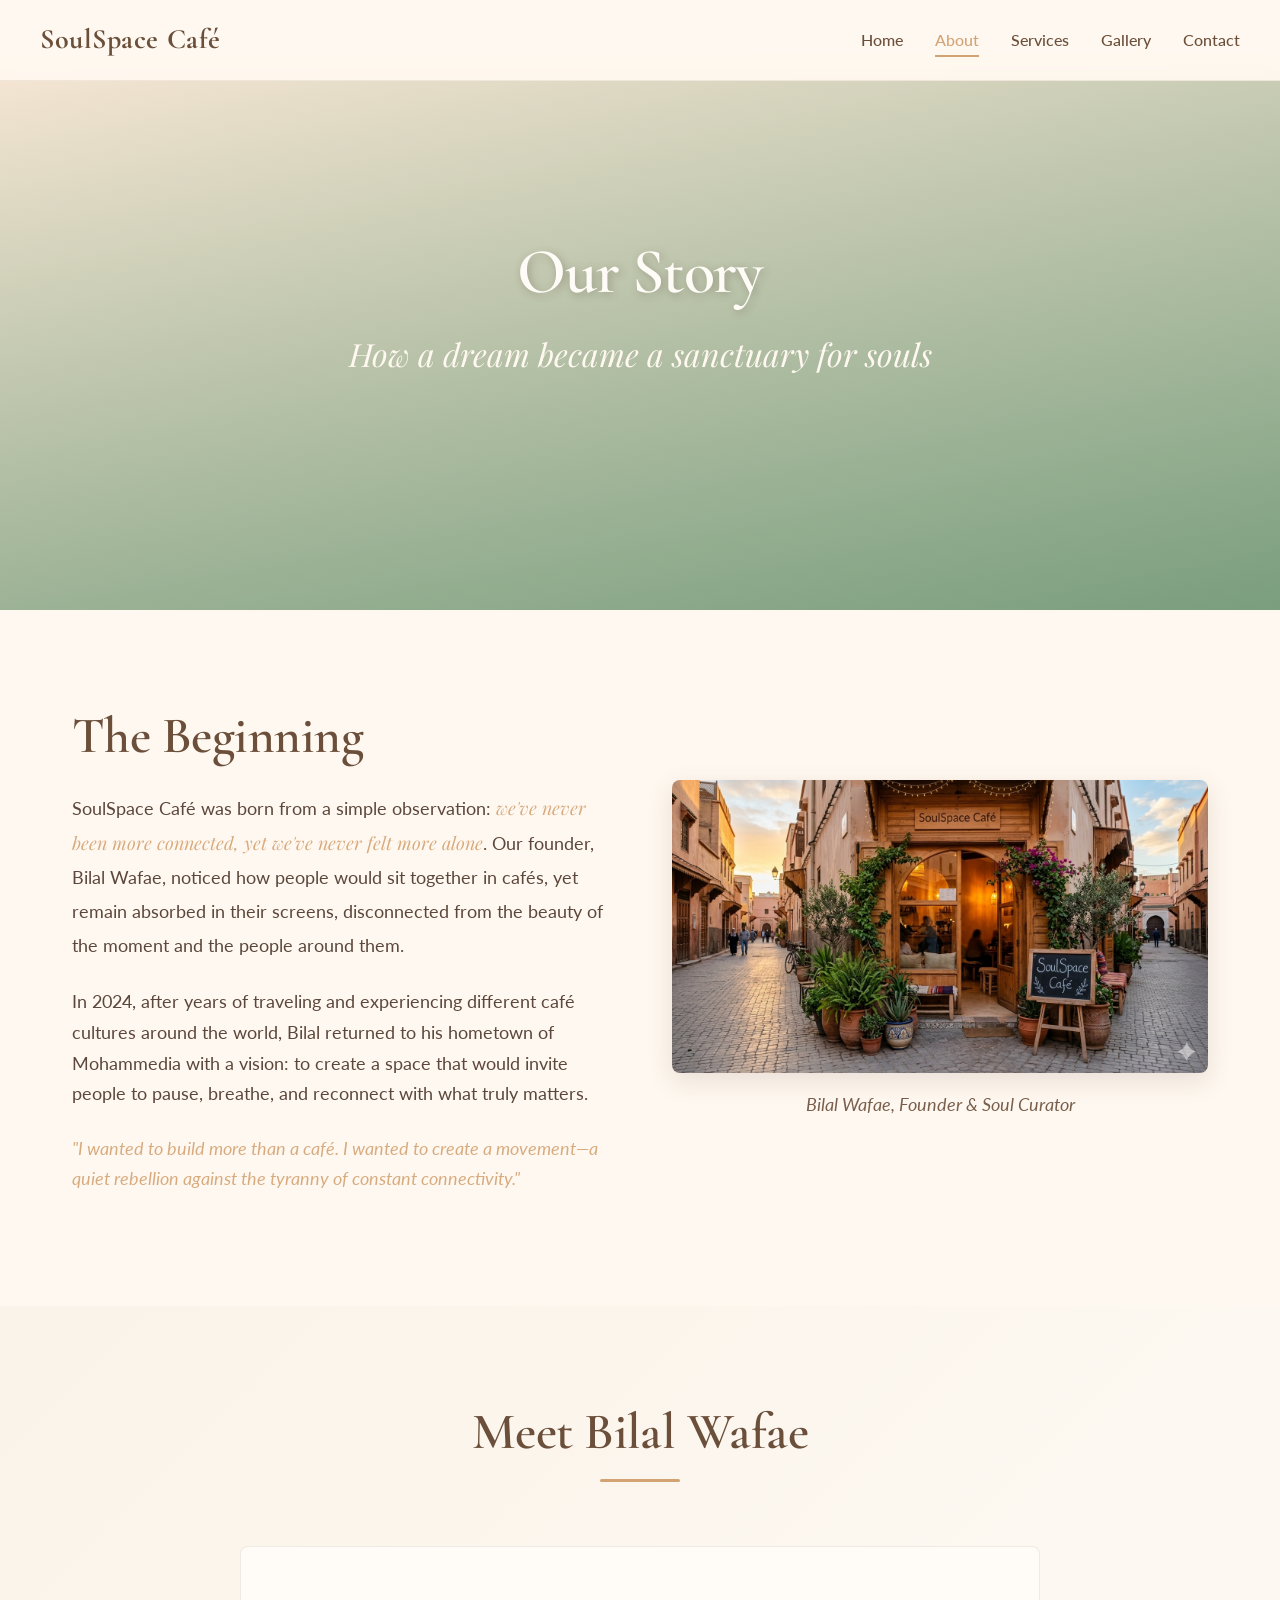
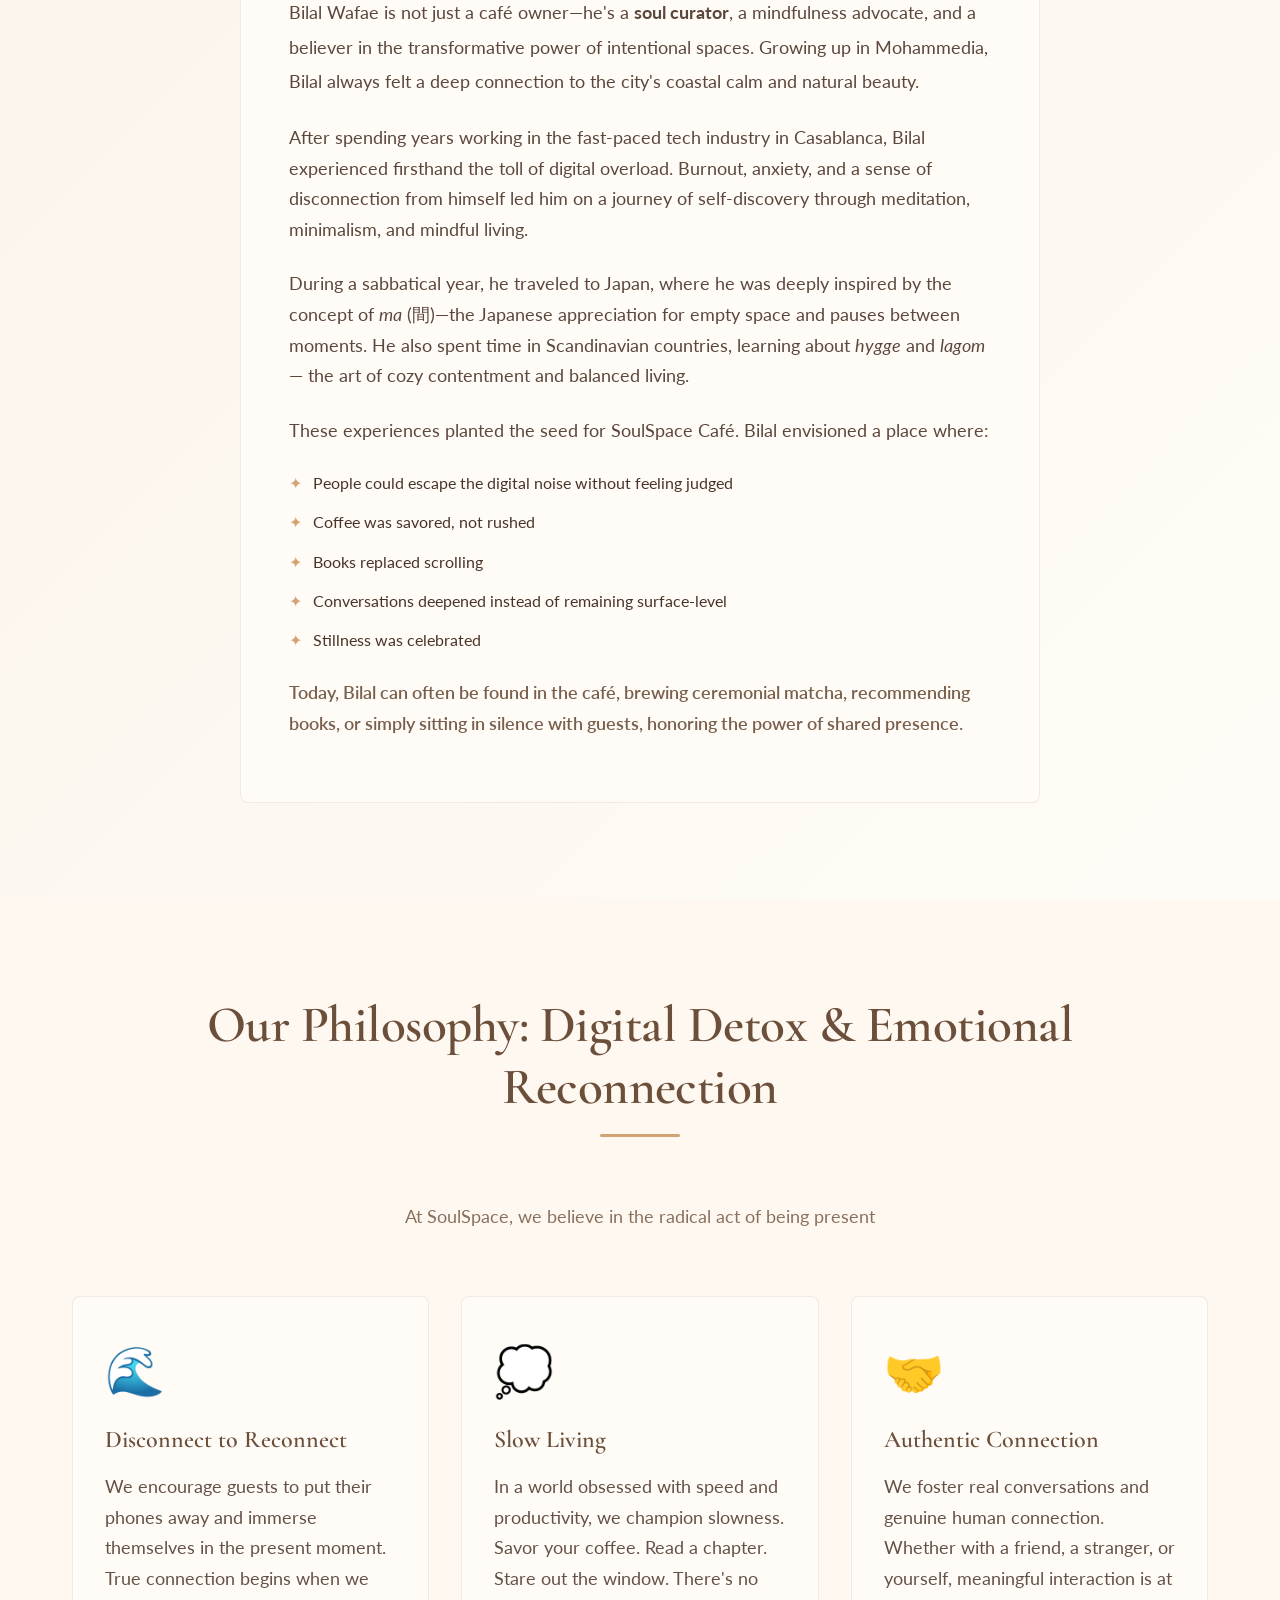
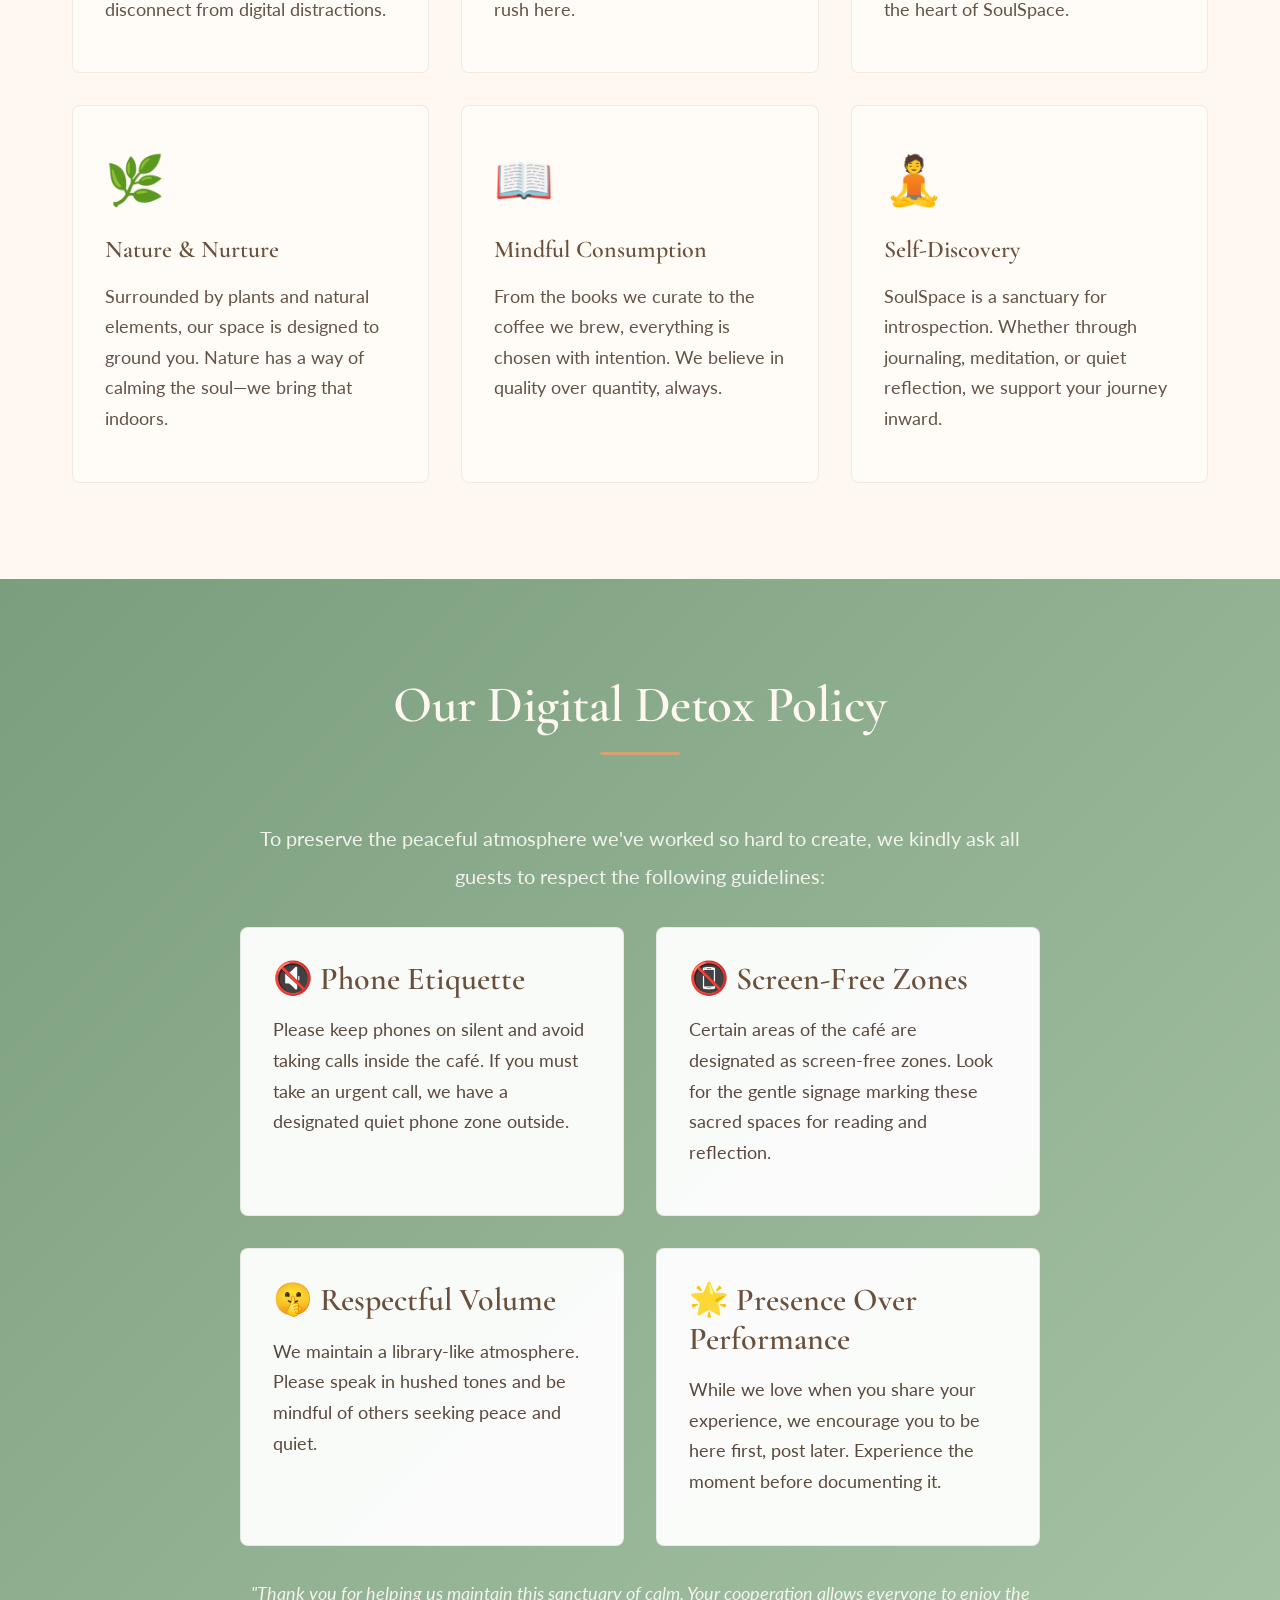
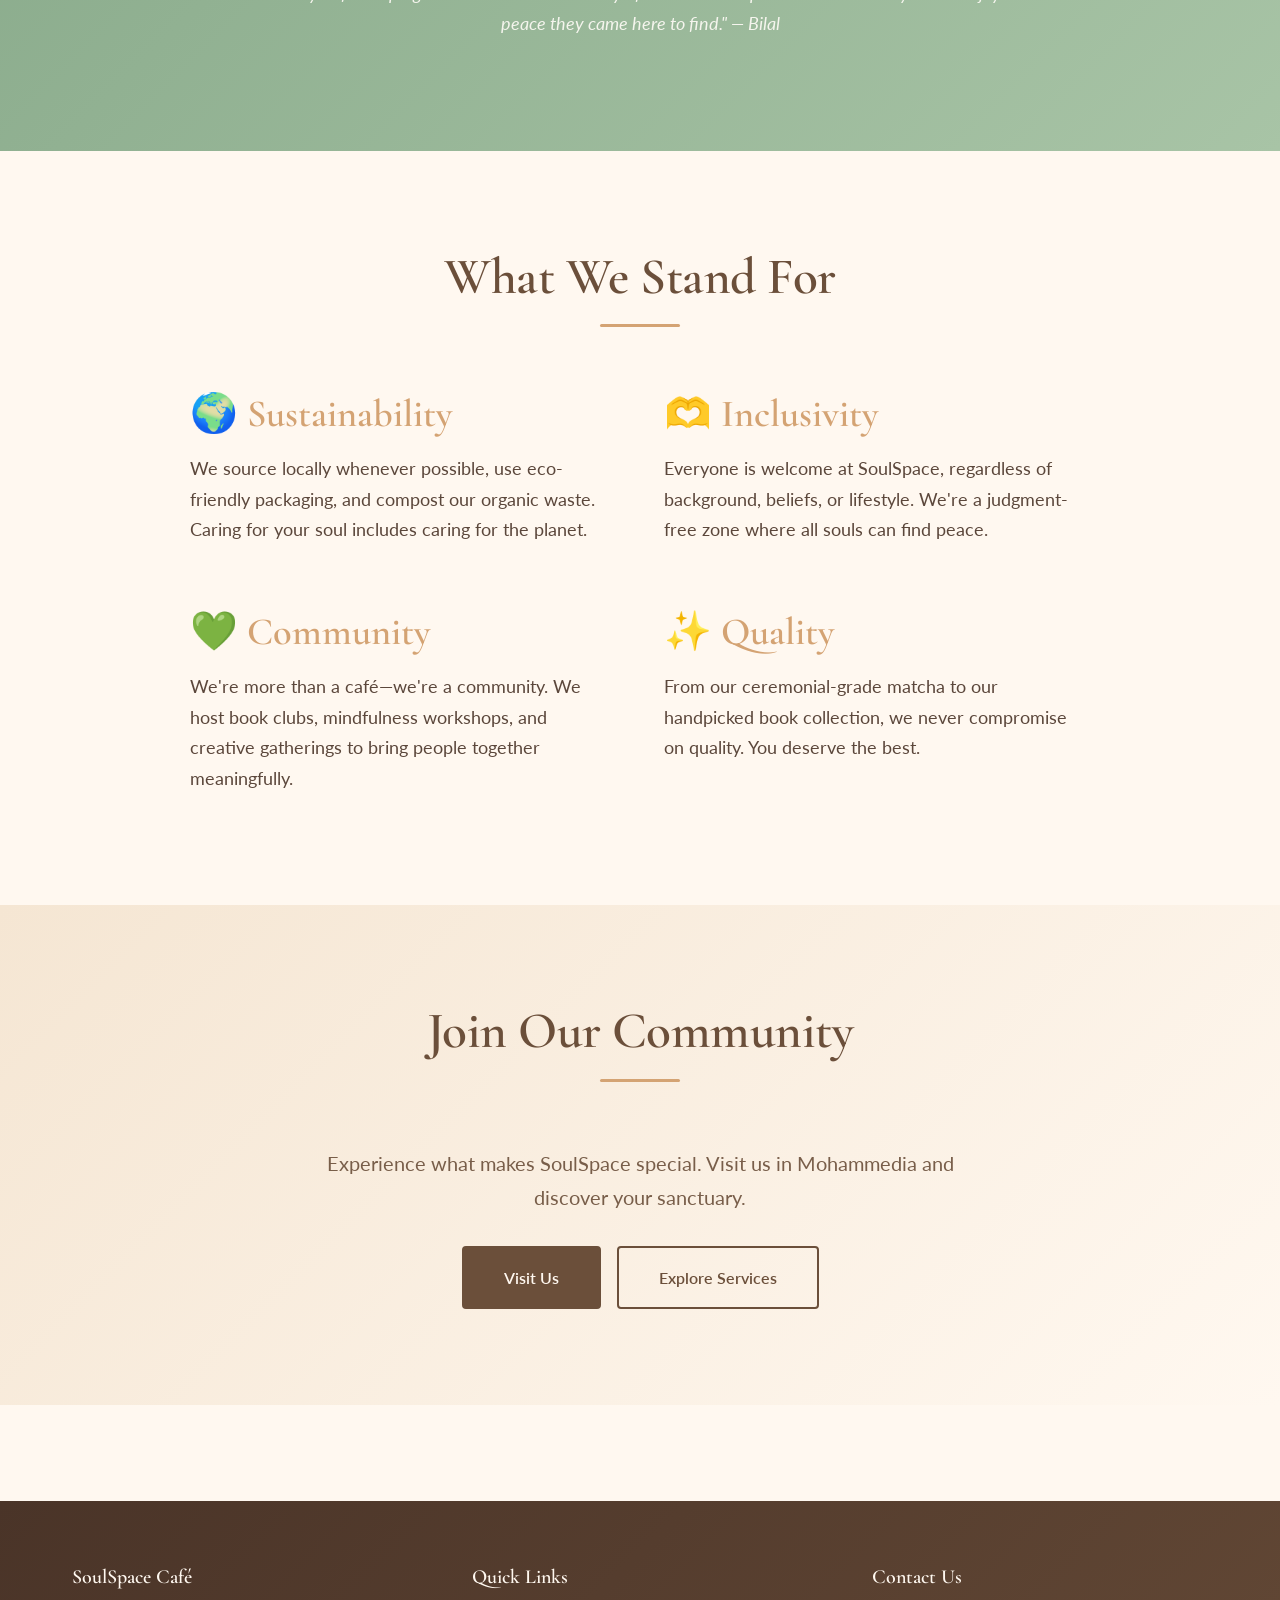
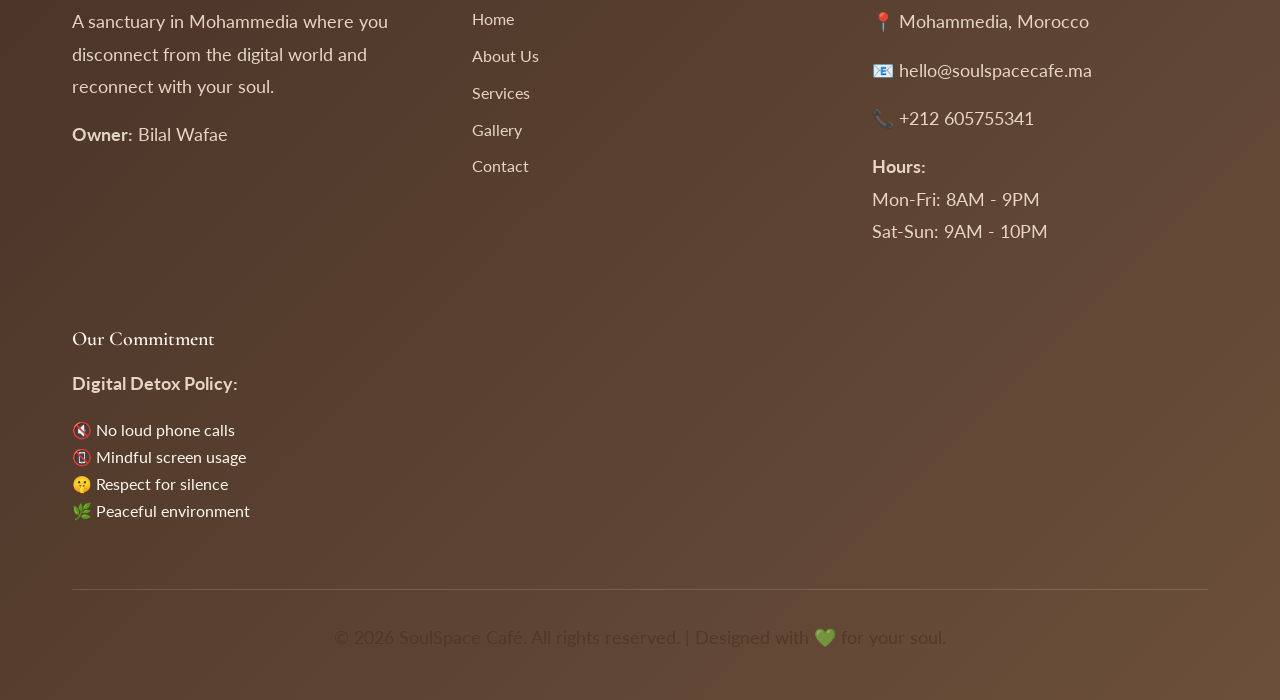
==== commit 534f6b69: "Fix image source path for founder image" ====
--- a/about.html
+++ b/about.html
@@ -96,7 +96,7 @@
 
         <!-- Founder Image -->
         <div class="reveal" style="animation-delay: 0.2s;">
-          <img src="images/bilal-wafae-founder.jpg" alt="Bilal Wafae, Founder of SoulSpace Café"
+          <img src="bilal-wafae-founder.jpg" alt="Bilal Wafae, Founder of SoulSpace Café"
             class="img-responsive img-rounded img-shadow" loading="lazy">
           <p style="text-align: center; margin-top: 1rem; font-style: italic; color: var(--brown);">
             Bilal Wafae, Founder & Soul Curator
@@ -451,4 +451,4 @@
   </script>
 </body>
 
-</html>+</html>
